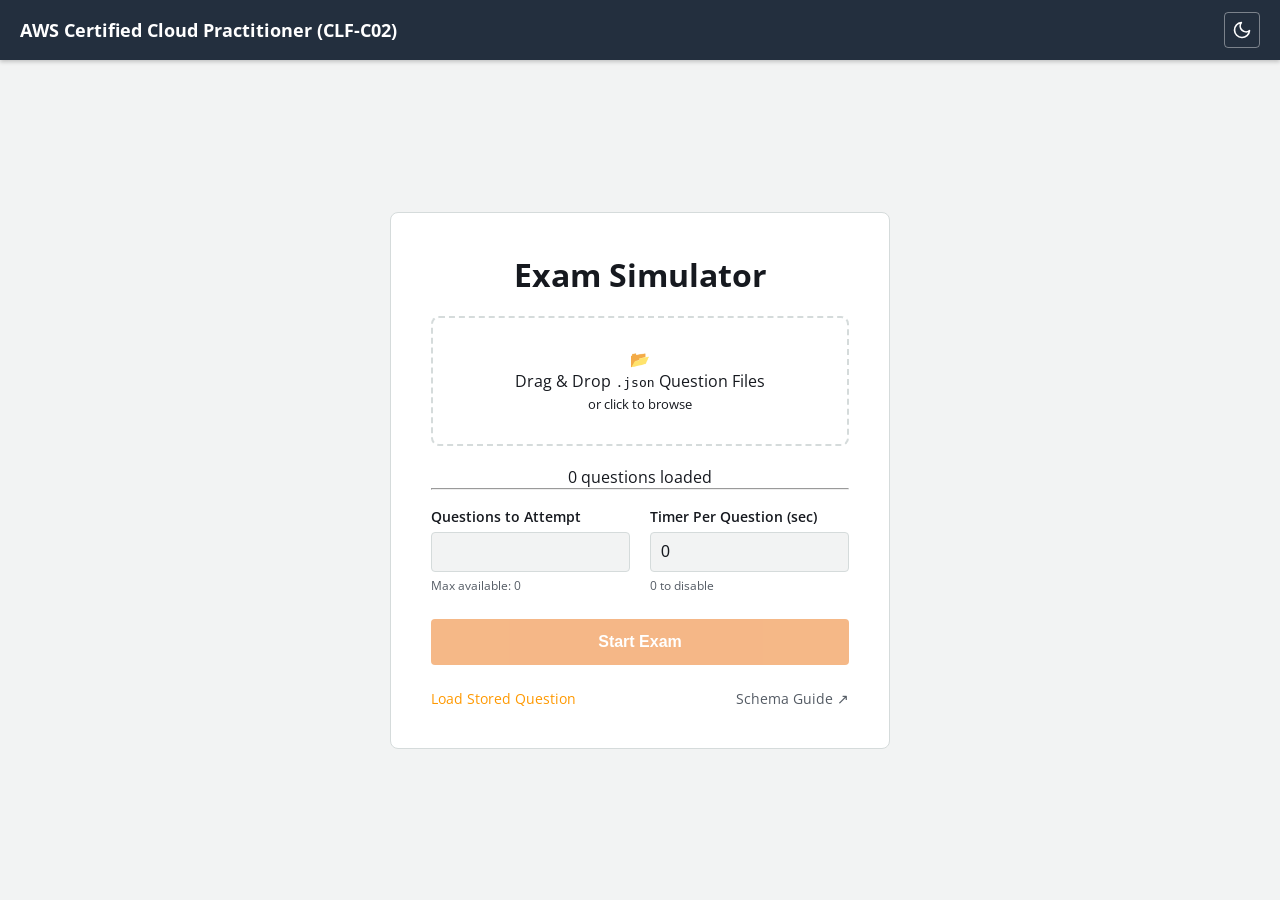
==== index.html @ 662c299f "added web apps" ====
<!DOCTYPE html>
<html lang="en">
<head>
    <meta charset="UTF-8">
    <meta name="viewport" content="width=device-width, initial-scale=1.0">
    <title>AWS CLF-C02 Exam Simulator</title>
    <link rel="stylesheet" href="style.css">
    <link rel="preconnect" href="https://fonts.googleapis.com">
    <link rel="preconnect" href="https://fonts.gstatic.com" crossorigin>
    <link href="https://fonts.googleapis.com/css2?family=Open+Sans:wght@400;600;700&display=swap" rel="stylesheet">
</head>
<body>
    <header class="exam-header">
        <div class="header-left">
            <span class="exam-title">AWS Certified Cloud Practitioner (CLF-C02)</span>
        </div>
        <div class="header-right">
            <div id="global-timer-container" class="timer-box" style="display:none;">
                <span class="timer-label">Time Remaining:</span>
                <span id="display-timer">00:00:00</span>
            </div>
            <button id="theme-toggle" class="btn-icon theme-btn" title="Toggle Theme">
                <svg class="icon-sun" xmlns="http://www.w3.org/2000/svg" width="20" height="20" viewBox="0 0 24 24" fill="none" stroke="currentColor" stroke-width="2" stroke-linecap="round" stroke-linejoin="round"><circle cx="12" cy="12" r="5"></circle><line x1="12" y1="1" x2="12" y2="3"></line><line x1="12" y1="21" x2="12" y2="23"></line><line x1="4.22" y1="4.22" x2="5.64" y2="5.64"></line><line x1="18.36" y1="18.36" x2="19.78" y2="19.78"></line><line x1="1" y1="12" x2="3" y2="12"></line><line x1="21" y1="12" x2="23" y2="12"></line><line x1="4.22" y1="19.78" x2="5.64" y2="18.36"></line><line x1="18.36" y1="5.64" x2="19.78" y2="4.22"></line></svg>
                <svg class="icon-moon" xmlns="http://www.w3.org/2000/svg" width="20" height="20" viewBox="0 0 24 24" fill="none" stroke="currentColor" stroke-width="2" stroke-linecap="round" stroke-linejoin="round"><path d="M21 12.79A9 9 0 1 1 11.21 3 7 7 0 0 0 21 12.79z"></path></svg>
            </button>
        </div>
    </header>

    <div id="timer-bar-container" class="timer-bar-container">
        <div id="timer-bar" class="timer-bar"></div>
    </div>

    <main id="view-setup" class="view active">
        <div class="setup-card">
            <h1>Exam Simulator</h1>
            <div class="drop-zone" id="drop-zone">
                <div class="icon">📂</div>
                <p>Drag & Drop <code>.json</code> Question Files</p>
                <small>or click to browse</small>
                <input type="file" id="file-input" multiple accept=".json" hidden>
            </div>
            <div id="file-status" class="status-text">0 questions loaded</div>
            <hr class="divider">
            <div class="settings-grid">
                <div class="setting-item">
                    <label>Questions to Attempt</label>
                    <div class="input-wrapper">
                        <input type="number" id="setting-q-count" min="1" disabled>
                    </div>
                    <small class="hint">Max available: <span id="max-q-val">0</span></small>
                </div>
                <div class="setting-item">
                    <label>Timer Per Question (sec)</label>
                    <div class="input-wrapper">
                        <input type="number" id="setting-timer-limit" placeholder="0 = Unlimited" value="0">
                    </div>
                    <small class="hint">0 to disable</small>
                </div>
            </div>
            <button id="btn-start" class="btn-primary-large" disabled>Start Exam</button>
            <div style="margin-top: 1.5rem; display: flex; justify-content: space-between; font-size: 0.85rem; color: var(--text-muted);">
                <a href="#" id="load-demo" style="text-decoration: none; color: var(--accent);">Load Stored Question</a>
                <a href="schema.html" target="_blank" style="text-decoration: none; color: var(--text-muted);">Schema Guide ↗</a>
            </div>
        </div>
    </main>

    <main id="view-exam" class="view">
        <div class="exam-layout">
            <section class="exam-main-content">
                <div class="exam-toolbar">
                    <div class="toolbar-left">
                        <span class="q-number">Question <span id="current-q-num">1</span> of <span id="total-q-num">--</span></span>
                    </div>
                    <div class="toolbar-right">
                        <div class="checkbox-wrapper">
                            <input type="checkbox" id="mark-review">
                            <label for="mark-review">Mark for Review <span class="shortcut-hint">(F)</span></label>
                        </div>
                        <button id="sidebar-toggle" class="btn-icon sidebar-toggle" title="Show Grid">
                            <svg xmlns="http://www.w3.org/2000/svg" width="20" height="20" viewBox="0 0 24 24" fill="none" stroke="currentColor" stroke-width="2" stroke-linecap="round" stroke-linejoin="round"><rect x="3" y="3" width="7" height="7"></rect><rect x="14" y="3" width="7" height="7"></rect><rect x="14" y="14" width="7" height="7"></rect><rect x="3" y="14" width="7" height="7"></rect></svg>
                        </button>
                    </div>
                </div>

                <div class="question-container">
                    <div class="q-content-scroll">
                        <p id="q-text" class="question-stem">Loading...</p>
                        <div id="options-list" class="options-group"></div>
                    </div>
                </div>

                <div class="exam-footer">
                    <button id="btn-end-exam" class="btn-footer secondary">End Exam</button>
                    <div class="nav-buttons">
                        <button id="btn-prev" class="btn-footer secondary" disabled>&lt; Previous</button>
                        <button id="btn-next" class="btn-footer primary">Next &gt;</button>
                    </div>
                </div>
            </section>

            <div id="sidebar-overlay" class="sidebar-overlay"></div>

            <aside id="exam-sidebar" class="exam-sidebar">
                <div class="sidebar-header">Question Navigator</div>
                <div id="progress-grid" class="progress-grid"></div>
                <div class="sidebar-footer">
                    <div class="legend">
                        <div class="legend-item"><span class="dot answer"></span> Answered</div>
                        <div class="legend-item"><span class="dot visited"></span> Visited</div>
                        <div class="legend-item"><span class="dot current"></span> Current</div>
                        <div class="legend-item"><span class="dot unvisited"></span> Unvisited</div>
                    </div>
                </div>
            </aside>
        </div>
    </main>

    <main id="view-results" class="view">
        <div class="results-container">
            <div class="score-header">
                <div class="score-badge" id="score-badge">--</div>
                <h1>Exam Results</h1>
            </div>
            <div class="score-details">
                <div class="detail-box">
                    <span class="label">Score</span>
                    <span class="value" id="res-score">0%</span>
                </div>
                <div class="detail-box">
                    <span class="label">Correct</span>
                    <span class="value" id="res-correct">0</span>
                </div>
                <div class="detail-box">
                    <span class="label">Total</span>
                    <span class="value" id="res-total">0</span>
                </div>
            </div>
            <div class="action-area">
                <button onclick="location.reload()" class="btn-primary-large">Return to Home</button>
            </div>
        </div>
    </main>

    <div id="modal-overlay" class="modal-overlay">
        <div class="modal-box">
            <h2 class="modal-title">End Exam?</h2>
            <div class="modal-body" id="modal-body-text"></div>
            <div class="modal-actions">
                <button id="modal-btn-cancel" class="btn-footer secondary">Keep Working</button>
                <button id="modal-btn-confirm" class="btn-footer primary">Submit Exam</button>
            </div>
        </div>
    </div>

    <script src="script.js"></script>
</body>
</html>
---- style.css ----
:root {
    --bg-body: #f2f3f3;
    --bg-header: #232f3e;
    --bg-surface: #ffffff;
    --text-main: #16191f;
    --text-muted: #545b64;
    --accent: #ff9900;
    --border: #d5dbdb;
    --selection-blue: #f1f8ff;
    --btn-primary: #ec7211;
    --btn-primary-hover: #eb5f07;
    --btn-secondary: #ffffff;
    --success: #1d8102;
    --error: #d13212;
    --timer-green: #037f0c;
    --timer-yellow: #d18f00;
    --timer-red: #d13212;
    --modal-bg: #ffffff;
    --overlay-bg: rgba(0, 0, 0, 0.5);
    --toolbar-height: 54px;
    --footer-height: 70px;
    --grid-default: #eaeded;
    --grid-visited: #d13212;
    --grid-answered: #1d8102;
    --grid-current: #ff9900;
    --grid-text-dark: #16191f;
    --grid-text-light: #ffffff;
}

[data-theme="dark"] {
    --bg-body: #000000;
    --bg-header: #121212;
    --bg-surface: #1a1a1a;
    --text-main: #ffffff;
    --text-muted: #aab7b8;
    --border: #404040;
    --selection-blue: #2a2a2a;
    --btn-secondary: #2c2c2c;
    --btn-primary: #ff9900;
    --btn-primary-hover: #ffac31;
    --modal-bg: #1f2a3c;
    --overlay-bg: rgba(0, 0, 0, 0.7);
    --grid-default: #2c2c2c;
    --grid-visited: #d13212;
    --grid-answered: #1d8102;
    --grid-current: #ff9900;
    --grid-text-dark: #ffffff;
    --grid-text-light: #ffffff;
}

* { box-sizing: border-box; margin: 0; padding: 0; }
body { font-family: 'Open Sans', sans-serif; background-color: var(--bg-body); color: var(--text-main); height: 100vh; display: flex; flex-direction: column; overflow: hidden; }

.exam-header { background-color: var(--bg-header); color: white; height: 60px; display: flex; align-items: center; justify-content: space-between; padding: 0 20px; flex-shrink: 0; box-shadow: 0 2px 4px rgba(0,0,0,0.2); z-index: 20; }
.exam-title { font-weight: 700; font-size: 1.1rem; overflow: hidden; white-space: nowrap; text-overflow: ellipsis; }
.header-right { display: flex; align-items: center; gap: 15px; }
.timer-box { font-family: monospace; font-size: 1rem; font-weight: 700; background: rgba(255,255,255,0.1); padding: 4px 10px; border-radius: 4px; }
.timer-bar-container { width: 100%; height: 6px; background-color: var(--border); display: none; }
.timer-bar { height: 100%; width: 100%; background-color: var(--timer-green); transition: width 0.1s linear, background-color 0.5s ease; }

.theme-btn { display: flex; align-items: center; justify-content: center; width: 36px; height: 36px; background: transparent; border: 1px solid rgba(255,255,255,0.4); border-radius: 4px; color: white; cursor: pointer; }
.theme-btn:hover { background: rgba(255,255,255,0.1); }
.icon-sun { display: none; } .icon-moon { display: block; }
[data-theme="dark"] .icon-sun { display: block; } [data-theme="dark"] .icon-moon { display: none; }

.view { display: none; flex: 1; flex-direction: column; overflow: hidden; height: 100%; }
.view.active { display: flex; }

#view-setup { align-items: center; justify-content: center; padding: 20px; overflow-y: auto; }
.setup-card { background: var(--bg-surface); padding: 40px; border-radius: 8px; border: 1px solid var(--border); max-width: 500px; width: 100%; text-align: center; }
.drop-zone { border: 2px dashed var(--border); padding: 30px; border-radius: 8px; margin: 20px 0; cursor: pointer; transition: all 0.2s; }
.drop-zone:hover { border-color: var(--accent); background: rgba(255,153,0,0.05); }
.settings-grid { display: grid; grid-template-columns: 1fr 1fr; gap: 20px; margin-bottom: 25px; text-align: left; align-items: end; }
.setting-item { display: flex; flex-direction: column; }
.setting-item label { margin-bottom: 6px; font-size: 0.9rem; font-weight: 600; line-height: 1.2; height: 36px; display: flex; align-items: end; }
.setting-item input { width: 100%; padding: 10px; background: var(--bg-body); color: var(--text-main); border: 1px solid var(--border); border-radius: 4px; font-size: 1rem; }
.hint { font-size: 0.75rem; color: var(--text-muted); margin-top: 5px; display: block; }
.btn-primary-large { width: 100%; background: var(--btn-primary); color: white; border: none; padding: 14px; font-size: 1rem; font-weight: 700; border-radius: 4px; cursor: pointer; }
.btn-primary-large:disabled { opacity: 0.5; cursor: not-allowed; }

.exam-layout { display: flex; flex: 1; overflow: hidden; height: 100%; position: relative; }
.exam-main-content { flex: 1; display: flex; flex-direction: column; overflow: hidden; min-width: 0; }
.exam-toolbar { background: var(--bg-surface); height: var(--toolbar-height); padding: 0 20px; display: flex; justify-content: space-between; align-items: center; border-bottom: 1px solid var(--border); font-size: 0.95rem; flex-shrink: 0; }
.toolbar-right { display: flex; align-items: center; gap: 15px; }
.checkbox-wrapper { display: flex; align-items: center; gap: 8px; cursor: pointer; }
.shortcut-hint { font-size: 0.75rem; color: var(--text-muted); opacity: 0.8; }
.sidebar-toggle { display: none; color: var(--text-main); border: 1px solid var(--border); border-radius: 4px; padding: 4px; background: transparent; cursor: pointer; }

.exam-sidebar { width: 280px; background: var(--bg-surface); border-left: 1px solid var(--border); display: flex; flex-direction: column; z-index: 15; flex-shrink: 0; transition: transform 0.3s ease; }
.sidebar-header { height: var(--toolbar-height); display: flex; align-items: center; padding: 0 15px; font-weight: 700; border-bottom: 1px solid var(--border); background: var(--bg-body); font-size: 0.9rem; }
.progress-grid { flex: 1; overflow-y: auto; padding: 15px; display: grid; grid-template-columns: repeat(5, 1fr); gap: 8px; align-content: start; }

.grid-item { aspect-ratio: 1; background: var(--grid-default); border: 1px solid var(--border); border-radius: 4px; display: flex; align-items: center; justify-content: center; font-size: 0.8rem; cursor: pointer; position: relative; color: var(--text-main); transition: all 0.2s; }
.grid-item:hover { border-color: var(--accent); transform: scale(1.05); }
.grid-item.flagged::after { content: '🚩'; font-size: 10px; position: absolute; top: 1px; right: 1px; }
.grid-item.current { background-color: var(--grid-current); color: #000; border-color: var(--grid-current); font-weight: bold; }
.grid-item.answered { background-color: var(--grid-answered); color: #fff; border-color: var(--grid-answered); }
.grid-item.visited { background-color: var(--grid-visited); color: #fff; border-color: var(--grid-visited); }

.sidebar-footer { height: var(--footer-height); border-top: 1px solid var(--border); display: flex; align-items: center; padding: 0 15px; background: var(--bg-surface); }
.legend { font-size: 0.75rem; display: flex; gap: 10px; flex-wrap: wrap; }
.legend-item { display: flex; align-items: center; gap: 5px; }
.dot { width: 10px; height: 10px; border-radius: 2px; display: inline-block; border: 1px solid var(--border); }
.dot.unvisited { background: var(--grid-default); }
.dot.answer { background: var(--grid-answered); }
.dot.visited { background: var(--grid-visited); }
.dot.current { background: var(--grid-current); }
.dot.flag { background: var(--grid-default); position: relative; } 
.dot.flag::after { content:'🚩'; font-size:8px; position:absolute; top:-3px; left:0; }

.question-container { flex: 1; overflow-y: auto; padding: 30px; background: var(--bg-surface); display: flex; justify-content: center; }
.q-content-scroll { max-width: 900px; width: 100%; padding-bottom: 40px; }
.question-stem { font-size: 1.1rem; margin-bottom: 1.5rem; line-height: 1.6; color: var(--text-main); }
.options-group { display: flex; flex-direction: column; gap: 12px; }
.option-row { display: flex; padding: 12px 15px; border: 1px solid var(--border); border-radius: 4px; cursor: pointer; align-items: flex-start; background: var(--bg-surface); transition: background 0.1s; }
.option-row:hover { border-color: var(--text-muted); }
.option-row.selected { background-color: var(--selection-blue); border-color: var(--accent); box-shadow: inset 0 0 0 1px var(--accent); }
.option-row.disabled { opacity: 0.5; pointer-events: none; background-color: #f0f0f0; border-color: #ddd; filter: grayscale(100%); }
[data-theme="dark"] .option-row.disabled { background-color: #2a2a2a; border-color: #404040; opacity: 0.4; }

.opt-indicator { width: 20px; height: 20px; border: 2px solid var(--text-muted); margin-right: 15px; flex-shrink: 0; display: flex; align-items: center; justify-content: center; margin-top: 2px; }
.radio .opt-indicator { border-radius: 50%; } .check .opt-indicator { border-radius: 3px; }
.selected .opt-indicator { border-color: var(--accent); background: var(--accent); }

.exam-footer { height: var(--footer-height); background: var(--bg-surface); border-top: 1px solid var(--border); padding: 0 20px; display: flex; justify-content: space-between; align-items: center; flex-shrink: 0; }
.nav-buttons { display: flex; gap: 10px; }
.btn-footer { padding: 10px 24px; font-weight: 700; border-radius: 4px; cursor: pointer; font-size: 0.9rem; }
.btn-footer.primary { background: var(--btn-primary); color: white; border: none; }
.btn-footer.primary:hover { background: var(--btn-primary-hover); }
.btn-footer.secondary { background: transparent; color: var(--text-main); border: 1px solid var(--border); }
.btn-footer.secondary:hover { border-color: var(--text-muted); }
.btn-footer:disabled { opacity: 0.5; cursor: default; }

#view-results { justify-content: center; align-items: center; text-align: center; }
.score-badge { font-size: 3.5rem; font-weight: 800; margin-bottom: 20px; }
.score-details { display: grid; grid-template-columns: repeat(3, 1fr); gap: 20px; margin: 40px 0; }
.detail-box .value { font-size: 2.5rem; font-weight: 700; margin-top: 5px; }

.modal-overlay { position: fixed; top: 0; left: 0; right: 0; bottom: 0; background: var(--overlay-bg); backdrop-filter: blur(4px); display: none; align-items: center; justify-content: center; z-index: 9999; }
.modal-overlay.open { display: flex; }
.modal-box { background: var(--modal-bg); padding: 30px; border-radius: 8px; box-shadow: 0 10px 25px rgba(0,0,0,0.5); max-width: 400px; width: 90%; border: 1px solid var(--border); }
.modal-title { margin-bottom: 15px; font-size: 1.3rem; font-weight: 700; }
.modal-body { margin-bottom: 25px; color: var(--text-muted); line-height: 1.5; font-size: 0.95rem; }
.modal-stats-list { margin-top: 15px; background: var(--bg-body); padding: 15px; border-radius: 4px; font-family: monospace; }
.stat-row { display: flex; justify-content: space-between; margin-bottom: 8px; }
.stat-row.warning { color: var(--accent); font-weight: bold; }
.stat-row.danger { color: var(--error); font-weight: bold; }
.modal-actions { display: flex; justify-content: flex-end; gap: 15px; }

@media (max-width: 768px) {
    .exam-header { padding: 0 15px; }
    .exam-title { font-size: 0.95rem; }
    .setup-card { padding: 25px; }
    .settings-grid { grid-template-columns: 1fr; gap: 15px; }
    .setting-item label { height: auto; margin-bottom: 5px; }
    .exam-sidebar { position: fixed; right: -280px; top: 0; bottom: 0; height: 100%; width: 280px; border-left: 1px solid var(--border); box-shadow: -5px 0 15px rgba(0,0,0,0.1); z-index: 1001; padding-top: 60px; }
    .exam-sidebar.open { right: 0; }
    .sidebar-overlay { position: fixed; top: 0; left: 0; right: 0; bottom: 0; background: rgba(0,0,0,0.5); z-index: 1000; display: none; backdrop-filter: blur(2px); }
    .sidebar-overlay.active { display: block; }
    .sidebar-toggle { display: block; margin-left: 10px; }
    .shortcut-hint { display: none; }
    .timer-label { display: none; }
    .score-details { grid-template-columns: 1fr; }
}
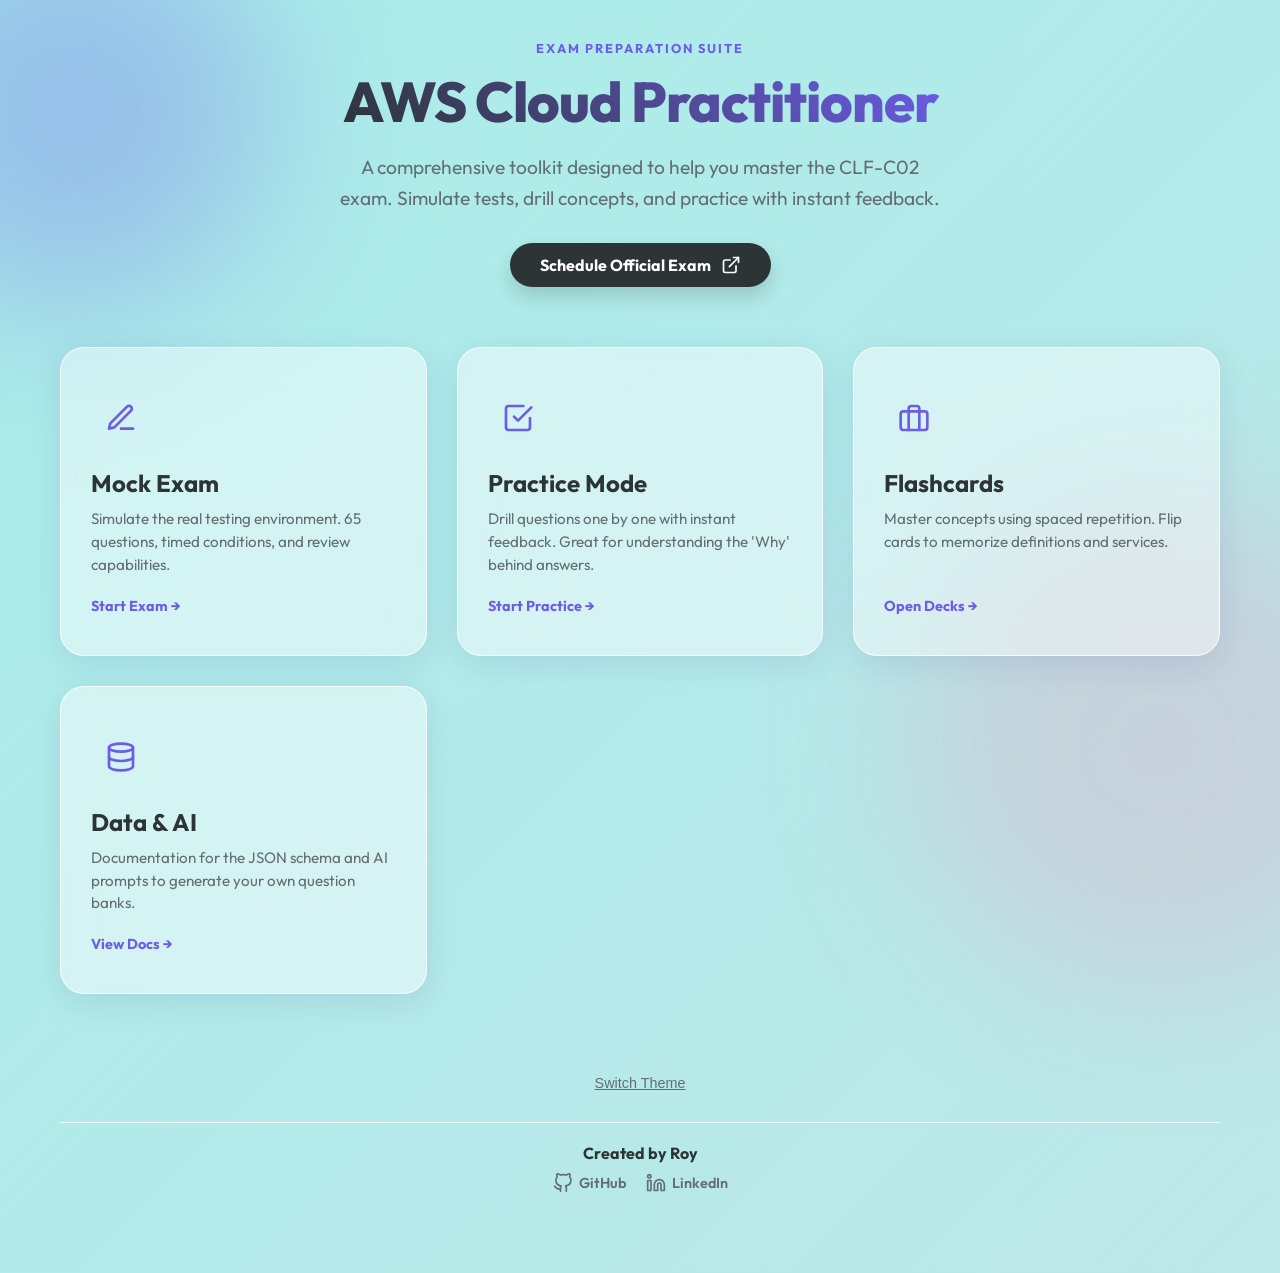
==== commit 0c1f98dc: "added practice.html" ====
--- a/index.html
+++ b/index.html
@@ -2,157 +2,323 @@
 <html lang="en">
 <head>
     <meta charset="UTF-8">
-    <meta name="viewport" content="width=device-width, initial-scale=1.0">
-    <title>AWS CLF-C02 Exam Simulator</title>
-    <link rel="stylesheet" href="style.css">
+    <meta name="viewport" content="width=device-width, initial-scale=1.0, maximum-scale=1.0, user-scalable=no">
+    <title>AWS CLF-C02 Prep Suite</title>
     <link rel="preconnect" href="https://fonts.googleapis.com">
     <link rel="preconnect" href="https://fonts.gstatic.com" crossorigin>
-    <link href="https://fonts.googleapis.com/css2?family=Open+Sans:wght@400;600;700&display=swap" rel="stylesheet">
+    <link href="https://fonts.googleapis.com/css2?family=Outfit:wght@300;500;700;800&display=swap" rel="stylesheet">
+    <style>
+        :root {
+            --bg-gradient: linear-gradient(135deg, #a8edea 0%, #fed6e3 100%);
+            --glass-bg: rgba(255, 255, 255, 0.45);
+            --glass-border: rgba(255, 255, 255, 0.8);
+            --glass-shadow: 0 8px 32px 0 rgba(31, 38, 135, 0.1);
+            --text-main: #2d3436;
+            --text-sub: #636e72;
+            --accent: #6c5ce7;
+            --accent-hover: #5649b3;
+            --card-hover: rgba(255, 255, 255, 0.7);
+        }
+
+        [data-theme="dark"] {
+            --bg-gradient: linear-gradient(135deg, #0f0c29 0%, #302b63 50%, #24243e 100%);
+            --glass-bg: rgba(20, 20, 30, 0.6);
+            --glass-border: rgba(255, 255, 255, 0.1);
+            --glass-shadow: 0 8px 32px 0 rgba(0, 0, 0, 0.6);
+            --text-main: #dfe6e9;
+            --text-sub: #b2bec3;
+            --accent: #00cec9;
+            --accent-hover: #00b5b0;
+            --card-hover: rgba(30, 30, 45, 0.8);
+        }
+
+        * { margin: 0; padding: 0; box-sizing: border-box; }
+
+        body {
+            font-family: 'Outfit', sans-serif;
+            background: var(--bg-gradient);
+            background-size: 400% 400%;
+            animation: gradientBG 15s ease infinite;
+            min-height: 100vh;
+            color: var(--text-main);
+            overflow-x: hidden;
+        }
+
+        @keyframes gradientBG {
+            0% { background-position: 0% 50%; }
+            50% { background-position: 100% 50%; }
+            100% { background-position: 0% 50%; }
+        }
+
+        .orb { position: absolute; border-radius: 50%; filter: blur(80px); z-index: -1; animation: float 20s infinite; }
+        .orb-1 { width: 400px; height: 400px; background: var(--accent); top: -10%; left: -10%; opacity: 0.3; }
+        .orb-2 { width: 500px; height: 500px; background: #fd79a8; bottom: -10%; right: -10%; opacity: 0.2; animation-delay: -5s; }
+        @keyframes float { 0% { transform: translate(0, 0); } 50% { transform: translate(30px, 50px); } 100% { transform: translate(0, 0); } }
+
+        .container {
+            max-width: 1200px;
+            margin: 0 auto;
+            padding: 40px 20px;
+            display: flex;
+            flex-direction: column;
+            align-items: center;
+        }
+
+        header {
+            text-align: center;
+            margin-bottom: 60px;
+            animation: slideDown 0.8s ease-out;
+        }
+
+        h1 {
+            font-size: 3.5rem;
+            font-weight: 800;
+            margin-bottom: 15px;
+            background: -webkit-linear-gradient(45deg, var(--text-main), var(--accent));
+            -webkit-background-clip: text;
+            -webkit-text-fill-color: transparent;
+            letter-spacing: -1px;
+        }
+
+        .subtitle {
+            font-size: 1.2rem;
+            color: var(--text-sub);
+            max-width: 600px;
+            margin: 0 auto 30px auto;
+            line-height: 1.6;
+        }
+
+        .cta-btn {
+            display: inline-flex;
+            align-items: center;
+            gap: 10px;
+            padding: 12px 30px;
+            background: var(--text-main);
+            color: white; 
+            text-decoration: none;
+            border-radius: 30px;
+            font-weight: 700;
+            transition: transform 0.2s, box-shadow 0.2s;
+            box-shadow: 0 10px 20px rgba(0,0,0,0.15);
+        }
+        [data-theme="dark"] .cta-btn { background: white; color: black; }
+        
+        .cta-btn:hover { transform: translateY(-3px); box-shadow: 0 15px 30px rgba(0,0,0,0.25); }
+
+        .tools-grid {
+            display: grid;
+            grid-template-columns: repeat(auto-fit, minmax(280px, 1fr));
+            gap: 30px;
+            width: 100%;
+            perspective: 1000px;
+        }
+
+        .tool-card {
+            background: var(--glass-bg);
+            -webkit-backdrop-filter: blur(16px);
+            backdrop-filter: blur(16px);
+            border: 1px solid var(--glass-border);
+            border-radius: 24px;
+            padding: 40px 30px;
+            text-decoration: none;
+            color: var(--text-main);
+            transition: all 0.4s cubic-bezier(0.175, 0.885, 0.32, 1.275);
+            box-shadow: var(--glass-shadow);
+            display: flex;
+            flex-direction: column;
+            align-items: flex-start;
+            position: relative;
+            overflow: hidden;
+            animation: fadeInUp 0.6s ease-out forwards;
+            opacity: 0;
+        }
+
+        .tool-card:nth-child(1) { animation-delay: 0.1s; }
+        .tool-card:nth-child(2) { animation-delay: 0.2s; }
+        .tool-card:nth-child(3) { animation-delay: 0.3s; }
+        .tool-card:nth-child(4) { animation-delay: 0.4s; }
+
+        .tool-card:hover {
+            transform: translateY(-10px) scale(1.02);
+            background: var(--card-hover);
+            border-color: var(--accent);
+            box-shadow: 0 20px 40px rgba(0,0,0,0.1);
+        }
+
+        .card-icon {
+            width: 60px;
+            height: 60px;
+            background: var(--accent-glow);
+            border-radius: 16px;
+            display: flex;
+            align-items: center;
+            justify-content: center;
+            margin-bottom: 20px;
+            color: var(--accent);
+            transition: transform 0.3s;
+        }
+
+        .tool-card:hover .card-icon { transform: rotate(10deg) scale(1.1); }
+
+        .card-title { font-size: 1.5rem; font-weight: 700; margin-bottom: 10px; }
+        .card-desc { font-size: 0.95rem; color: var(--text-sub); line-height: 1.5; margin-bottom: 20px; flex: 1; }
+        
+        .card-arrow {
+            font-weight: 700;
+            color: var(--accent);
+            display: flex; align-items: center; gap: 5px;
+            font-size: 0.9rem;
+        }
+
+        footer {
+            margin-top: 80px;
+            text-align: center;
+            color: var(--text-sub);
+            font-size: 0.9rem;
+            padding-bottom: 40px;
+            width: 100%;
+        }
+
+        .creator-section {
+            margin-top: 30px;
+            border-top: 1px solid var(--glass-border);
+            padding-top: 20px;
+            display: flex;
+            flex-direction: column;
+            align-items: center;
+            gap: 10px;
+        }
+
+        .creator-name {
+            font-weight: 700;
+            color: var(--text-main);
+            font-size: 1rem;
+        }
+
+        .social-links {
+            display: flex;
+            gap: 20px;
+            align-items: center;
+            justify-content: center;
+        }
+
+        .social-link {
+            text-decoration: none;
+            color: var(--text-sub);
+            display: flex;
+            align-items: center;
+            gap: 6px;
+            transition: transform 0.2s, color 0.2s;
+            font-weight: 600;
+        }
+
+        .social-link:hover {
+            transform: translateY(-2px);
+            color: var(--accent);
+        }
+
+        @keyframes slideDown { from { transform: translateY(-50px); opacity: 0; } to { transform: translateY(0); opacity: 1; } }
+        @keyframes fadeInUp { from { transform: translateY(30px); opacity: 0; } to { transform: translateY(0); opacity: 1; } }
+
+        @media (max-width: 768px) {
+            h1 { font-size: 2.5rem; }
+            .container { padding: 30px 15px; }
+            .tools-grid { grid-template-columns: 1fr; }
+        }
+    </style>
 </head>
 <body>
-    <header class="exam-header">
-        <div class="header-left">
-            <span class="exam-title">AWS Certified Cloud Practitioner (CLF-C02)</span>
-        </div>
-        <div class="header-right">
-            <div id="global-timer-container" class="timer-box" style="display:none;">
-                <span class="timer-label">Time Remaining:</span>
-                <span id="display-timer">00:00:00</span>
+
+    <div class="orb orb-1"></div>
+    <div class="orb orb-2"></div>
+
+    <div class="container">
+        <header>
+            <div style="font-weight: 700; letter-spacing: 2px; color: var(--accent); margin-bottom: 10px; text-transform: uppercase; font-size: 0.8rem;">Exam Preparation Suite</div>
+            <h1>AWS Cloud Practitioner</h1>
+            <p class="subtitle">A comprehensive toolkit designed to help you master the CLF-C02 exam. Simulate tests, drill concepts, and practice with instant feedback.</p>
+            
+            <a href="https://aws.amazon.com/certification/certified-cloud-practitioner/" target="_blank" class="cta-btn">
+                <span>Schedule Official Exam</span>
+                <svg width="20" height="20" viewBox="0 0 24 24" fill="none" stroke="currentColor" stroke-width="2" stroke-linecap="round" stroke-linejoin="round"><path d="M18 13v6a2 2 0 0 1-2 2H5a2 2 0 0 1-2-2V8a2 2 0 0 1 2-2h6"></path><polyline points="15 3 21 3 21 9"></polyline><line x1="10" y1="14" x2="21" y2="3"></line></svg>
+            </a>
+        </header>
+
+        <section class="tools-grid">
+            <a href="mock.html" class="tool-card">
+                <div class="card-icon">
+                    <svg width="32" height="32" viewBox="0 0 24 24" fill="none" stroke="currentColor" stroke-width="2" stroke-linecap="round" stroke-linejoin="round"><path d="M12 20h9"></path><path d="M16.5 3.5a2.121 2.121 0 0 1 3 3L7 19l-4 1 1-4L16.5 3.5z"></path></svg>
+                </div>
+                <h3 class="card-title">Mock Exam</h3>
+                <p class="card-desc">Simulate the real testing environment. 65 questions, timed conditions, and review capabilities.</p>
+                <span class="card-arrow">Start Exam →</span>
+            </a>
+
+            <a href="practice.html" class="tool-card">
+                <div class="card-icon">
+                    <svg width="32" height="32" viewBox="0 0 24 24" fill="none" stroke="currentColor" stroke-width="2" stroke-linecap="round" stroke-linejoin="round"><polyline points="9 11 12 14 22 4"></polyline><path d="M21 12v7a2 2 0 0 1-2 2H5a2 2 0 0 1-2-2V5a2 2 0 0 1 2-2h11"></path></svg>
+                </div>
+                <h3 class="card-title">Practice Mode</h3>
+                <p class="card-desc">Drill questions one by one with instant feedback. Great for understanding the 'Why' behind answers.</p>
+                <span class="card-arrow">Start Practice →</span>
+            </a>
+
+            <a href="flashcard.html" class="tool-card">
+                <div class="card-icon">
+                    <svg width="32" height="32" viewBox="0 0 24 24" fill="none" stroke="currentColor" stroke-width="2" stroke-linecap="round" stroke-linejoin="round"><rect x="2" y="7" width="20" height="14" rx="2" ry="2"></rect><path d="M16 21V5a2 2 0 0 0-2-2h-4a2 2 0 0 0-2 2v16"></path></svg>
+                </div>
+                <h3 class="card-title">Flashcards</h3>
+                <p class="card-desc">Master concepts using spaced repetition. Flip cards to memorize definitions and services.</p>
+                <span class="card-arrow">Open Decks →</span>
+            </a>
+
+            <a href="schema.html" class="tool-card">
+                <div class="card-icon">
+                    <svg width="32" height="32" viewBox="0 0 24 24" fill="none" stroke="currentColor" stroke-width="2" stroke-linecap="round" stroke-linejoin="round"><ellipse cx="12" cy="5" rx="9" ry="3"></ellipse><path d="M21 12c0 1.66-4 3-9 3s-9-1.34-9-3"></path><path d="M3 5v14c0 1.66 4 3 9 3s9-1.34 9-3V5"></path></svg>
+                </div>
+                <h3 class="card-title">Data & AI</h3>
+                <p class="card-desc">Documentation for the JSON schema and AI prompts to generate your own question banks.</p>
+                <span class="card-arrow">View Docs →</span>
+            </a>
+        </section>
+
+        <footer>
+            <div style="margin-bottom: 20px;">
+                <button id="theme-btn" style="background:none; border:none; color:var(--text-sub); cursor:pointer; text-decoration:underline; font-size: 0.9rem;">Switch Theme</button>
             </div>
-            <button id="theme-toggle" class="btn-icon theme-btn" title="Toggle Theme">
-                <svg class="icon-sun" xmlns="http://www.w3.org/2000/svg" width="20" height="20" viewBox="0 0 24 24" fill="none" stroke="currentColor" stroke-width="2" stroke-linecap="round" stroke-linejoin="round"><circle cx="12" cy="12" r="5"></circle><line x1="12" y1="1" x2="12" y2="3"></line><line x1="12" y1="21" x2="12" y2="23"></line><line x1="4.22" y1="4.22" x2="5.64" y2="5.64"></line><line x1="18.36" y1="18.36" x2="19.78" y2="19.78"></line><line x1="1" y1="12" x2="3" y2="12"></line><line x1="21" y1="12" x2="23" y2="12"></line><line x1="4.22" y1="19.78" x2="5.64" y2="18.36"></line><line x1="18.36" y1="5.64" x2="19.78" y2="4.22"></line></svg>
-                <svg class="icon-moon" xmlns="http://www.w3.org/2000/svg" width="20" height="20" viewBox="0 0 24 24" fill="none" stroke="currentColor" stroke-width="2" stroke-linecap="round" stroke-linejoin="round"><path d="M21 12.79A9 9 0 1 1 11.21 3 7 7 0 0 0 21 12.79z"></path></svg>
-            </button>
-        </div>
-    </header>
-
-    <div id="timer-bar-container" class="timer-bar-container">
-        <div id="timer-bar" class="timer-bar"></div>
+            
+            <div class="creator-section">
+                <span class="creator-name">Created by Roy</span>
+                <div class="social-links">
+                    <a href="https://github.com/chinmaykrishnroy" target="_blank" class="social-link">
+                        <svg width="20" height="20" viewBox="0 0 24 24" fill="none" stroke="currentColor" stroke-width="2" stroke-linecap="round" stroke-linejoin="round"><path d="M9 19c-5 1.5-5-2.5-7-3m14 6v-3.87a3.37 3.37 0 0 0-.94-2.61c3.14-.35 6.44-1.54 6.44-7A5.44 5.44 0 0 0 20 4.77 5.07 5.07 0 0 0 19.91 1S18.73.65 16 2.48a13.38 13.38 0 0 0-7 0C6.27.65 5.09 1 5.09 1A5.07 5.07 0 0 0 5 4.77a5.44 5.44 0 0 0-1.5 3.78c0 5.42 3.3 6.61 6.44 7A3.37 3.37 0 0 0 9 18.13V22"></path></svg>
+                        <span>GitHub</span>
+                    </a>
+                    <a href="https://www.linkedin.com/in/chinmaykrishnroy" target="_blank" class="social-link">
+                        <svg width="20" height="20" viewBox="0 0 24 24" fill="none" stroke="currentColor" stroke-width="2" stroke-linecap="round" stroke-linejoin="round"><path d="M16 8a6 6 0 0 1 6 6v7h-4v-7a2 2 0 0 0-2-2 2 2 0 0 0-2 2v7h-4v-7a6 6 0 0 1 6-6z"></path><rect x="2" y="9" width="4" height="12"></rect><circle cx="4" cy="4" r="2"></circle></svg>
+                        <span>LinkedIn</span>
+                    </a>
+                </div>
+            </div>
+        </footer>
     </div>
 
-    <main id="view-setup" class="view active">
-        <div class="setup-card">
-            <h1>Exam Simulator</h1>
-            <div class="drop-zone" id="drop-zone">
-                <div class="icon">📂</div>
-                <p>Drag & Drop <code>.json</code> Question Files</p>
-                <small>or click to browse</small>
-                <input type="file" id="file-input" multiple accept=".json" hidden>
-            </div>
-            <div id="file-status" class="status-text">0 questions loaded</div>
-            <hr class="divider">
-            <div class="settings-grid">
-                <div class="setting-item">
-                    <label>Questions to Attempt</label>
-                    <div class="input-wrapper">
-                        <input type="number" id="setting-q-count" min="1" disabled>
-                    </div>
-                    <small class="hint">Max available: <span id="max-q-val">0</span></small>
-                </div>
-                <div class="setting-item">
-                    <label>Timer Per Question (sec)</label>
-                    <div class="input-wrapper">
-                        <input type="number" id="setting-timer-limit" placeholder="0 = Unlimited" value="0">
-                    </div>
-                    <small class="hint">0 to disable</small>
-                </div>
-            </div>
-            <button id="btn-start" class="btn-primary-large" disabled>Start Exam</button>
-            <div style="margin-top: 1.5rem; display: flex; justify-content: space-between; font-size: 0.85rem; color: var(--text-muted);">
-                <a href="#" id="load-demo" style="text-decoration: none; color: var(--accent);">Load Stored Question</a>
-                <a href="schema.html" target="_blank" style="text-decoration: none; color: var(--text-muted);">Schema Guide ↗</a>
-            </div>
-        </div>
-    </main>
-
-    <main id="view-exam" class="view">
-        <div class="exam-layout">
-            <section class="exam-main-content">
-                <div class="exam-toolbar">
-                    <div class="toolbar-left">
-                        <span class="q-number">Question <span id="current-q-num">1</span> of <span id="total-q-num">--</span></span>
-                    </div>
-                    <div class="toolbar-right">
-                        <div class="checkbox-wrapper">
-                            <input type="checkbox" id="mark-review">
-                            <label for="mark-review">Mark for Review <span class="shortcut-hint">(F)</span></label>
-                        </div>
-                        <button id="sidebar-toggle" class="btn-icon sidebar-toggle" title="Show Grid">
-                            <svg xmlns="http://www.w3.org/2000/svg" width="20" height="20" viewBox="0 0 24 24" fill="none" stroke="currentColor" stroke-width="2" stroke-linecap="round" stroke-linejoin="round"><rect x="3" y="3" width="7" height="7"></rect><rect x="14" y="3" width="7" height="7"></rect><rect x="14" y="14" width="7" height="7"></rect><rect x="3" y="14" width="7" height="7"></rect></svg>
-                        </button>
-                    </div>
-                </div>
-
-                <div class="question-container">
-                    <div class="q-content-scroll">
-                        <p id="q-text" class="question-stem">Loading...</p>
-                        <div id="options-list" class="options-group"></div>
-                    </div>
-                </div>
-
-                <div class="exam-footer">
-                    <button id="btn-end-exam" class="btn-footer secondary">End Exam</button>
-                    <div class="nav-buttons">
-                        <button id="btn-prev" class="btn-footer secondary" disabled>&lt; Previous</button>
-                        <button id="btn-next" class="btn-footer primary">Next &gt;</button>
-                    </div>
-                </div>
-            </section>
-
-            <div id="sidebar-overlay" class="sidebar-overlay"></div>
-
-            <aside id="exam-sidebar" class="exam-sidebar">
-                <div class="sidebar-header">Question Navigator</div>
-                <div id="progress-grid" class="progress-grid"></div>
-                <div class="sidebar-footer">
-                    <div class="legend">
-                        <div class="legend-item"><span class="dot answer"></span> Answered</div>
-                        <div class="legend-item"><span class="dot visited"></span> Visited</div>
-                        <div class="legend-item"><span class="dot current"></span> Current</div>
-                        <div class="legend-item"><span class="dot unvisited"></span> Unvisited</div>
-                    </div>
-                </div>
-            </aside>
-        </div>
-    </main>
-
-    <main id="view-results" class="view">
-        <div class="results-container">
-            <div class="score-header">
-                <div class="score-badge" id="score-badge">--</div>
-                <h1>Exam Results</h1>
-            </div>
-            <div class="score-details">
-                <div class="detail-box">
-                    <span class="label">Score</span>
-                    <span class="value" id="res-score">0%</span>
-                </div>
-                <div class="detail-box">
-                    <span class="label">Correct</span>
-                    <span class="value" id="res-correct">0</span>
-                </div>
-                <div class="detail-box">
-                    <span class="label">Total</span>
-                    <span class="value" id="res-total">0</span>
-                </div>
-            </div>
-            <div class="action-area">
-                <button onclick="location.reload()" class="btn-primary-large">Return to Home</button>
-            </div>
-        </div>
-    </main>
-
-    <div id="modal-overlay" class="modal-overlay">
-        <div class="modal-box">
-            <h2 class="modal-title">End Exam?</h2>
-            <div class="modal-body" id="modal-body-text"></div>
-            <div class="modal-actions">
-                <button id="modal-btn-cancel" class="btn-footer secondary">Keep Working</button>
-                <button id="modal-btn-confirm" class="btn-footer primary">Submit Exam</button>
-            </div>
-        </div>
-    </div>
-
-    <script src="script.js"></script>
+    <script>
+        const btn = document.getElementById('theme-btn');
+        
+        if (localStorage.getItem('aws_theme') === 'dark') {
+            document.body.setAttribute('data-theme', 'dark');
+        }
+
+        btn.addEventListener('click', () => {
+            if (document.body.getAttribute('data-theme') === 'dark') {
+                document.body.removeAttribute('data-theme');
+                localStorage.setItem('aws_theme', 'light');
+            } else {
+                document.body.setAttribute('data-theme', 'dark');
+                localStorage.setItem('aws_theme', 'dark');
+            }
+        });
+    </script>
 </body>
 </html>
